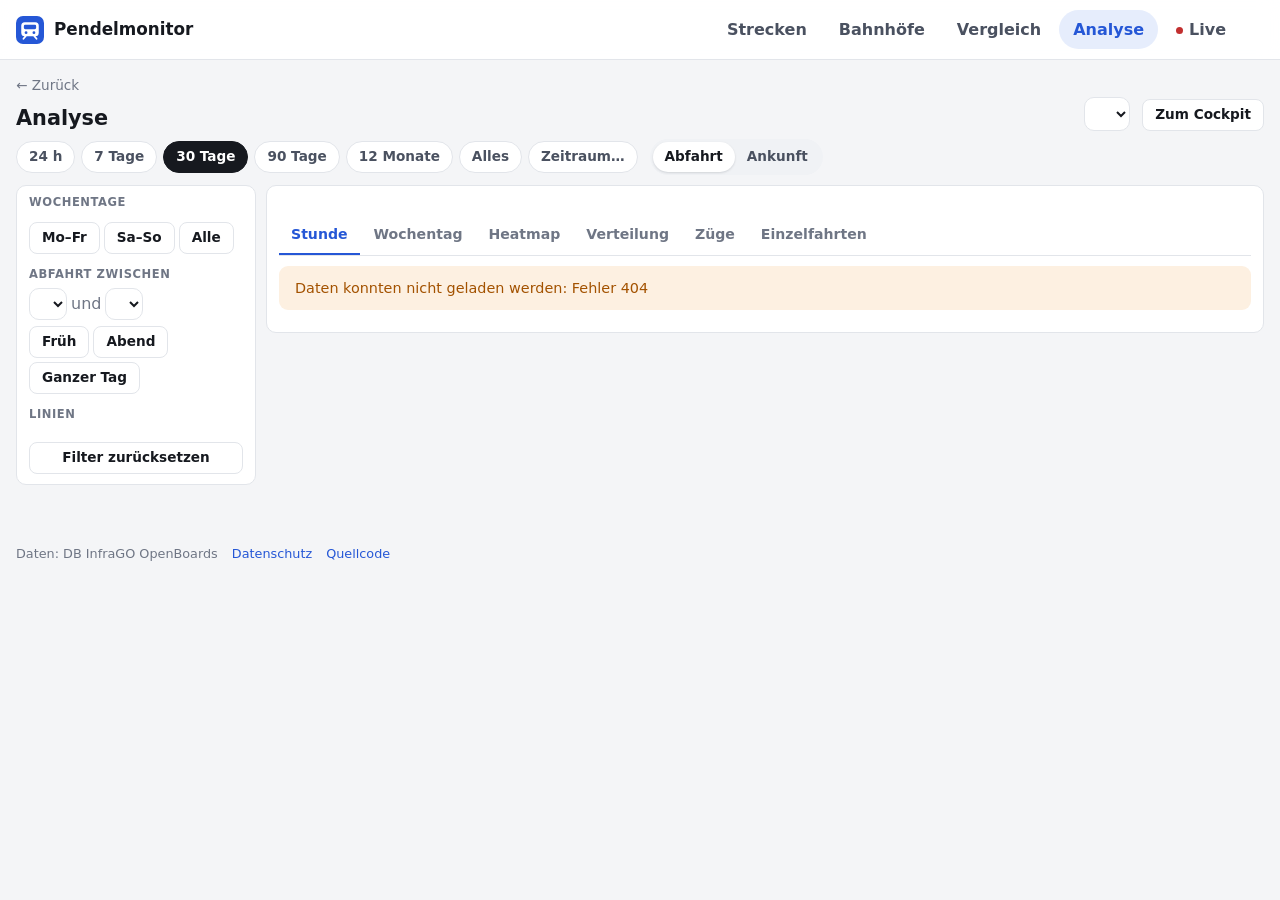
==== static/analyse.html @ dec4d141 "Analysis workbench, comparison matrix, station cockpit, sortable start page - Station page uses the " ====
<!doctype html>
<html lang="de">
<head>
<meta charset="utf-8">
<meta name="viewport" content="width=device-width, initial-scale=1, viewport-fit=cover">
<meta name="color-scheme" content="light dark">
<title>Pendelmonitor – Analyse</title>
<link rel="icon" href="/static/img/favicon.svg" type="image/svg+xml">
<link rel="stylesheet" href="/static/css/app.css">
</head>
<body>
<header class="topbar"><div class="topbar-inner">
  <a class="brand" href="/"><img src="/static/img/favicon.svg" alt="" width="28" height="28">Pendelmonitor</a>
  <nav class="topnav" aria-label="Hauptnavigation">
    <a href="/">Strecken</a>
    <a href="/stations">Bahnhöfe</a>
    <a href="/stats">Vergleich</a>
    <a href="/analyse" aria-current="page">Analyse</a>
    <a href="/live" class="live-link">Live</a>
  </nav>
  <div class="updated" id="updated" aria-live="polite"></div>
</div></header>
<main class="ck">
  <div class="ck-head">
    <div class="grow">
      <a class="crumb" id="back" href="/">← Zurück</a>
      <h1>Analyse</h1>
    </div>
    <select class="input wb-scope" id="scope" aria-label="Strecke oder Bahnhof"></select>
    <a class="btn btn-s" id="cockpit-link" href="/">Zum Cockpit</a>
  </div>
  <div class="ck-bar">
    <div class="chips" id="periods" role="group" aria-label="Zeitraum"></div>
    <div class="segmented seg-s" role="group" aria-label="Abfahrt oder Ankunft" id="mode">
      <button type="button" data-v="dep" aria-pressed="true">Abfahrt</button>
      <button type="button" data-v="arr" aria-pressed="false">Ankunft</button>
    </div>
  </div>
  <form class="daterange hidden" id="daterange">
    <label>Von<input class="input" type="date" name="from" required></label>
    <label>Bis<input class="input" type="date" name="to" required></label>
    <button class="btn" type="submit">Anwenden</button>
  </form>

  <div class="wb">
    <aside class="pnl wb-facets" aria-label="Filter">
      <div class="grp"><h2 class="lbl">Wochentage</h2><div class="wdbtns" id="f-wd" role="group" aria-label="Wochentage"></div>
        <div class="frow"><button class="btn btn-s" type="button" data-p="work">Mo–Fr</button><button class="btn btn-s" type="button" data-p="we">Sa–So</button><button class="btn btn-s" type="button" data-p="all">Alle</button></div></div>
      <div class="grp"><h2 class="lbl">Abfahrt zwischen</h2>
        <div class="frow"><select class="input sel-s" id="f-hf" aria-label="Von Uhrzeit"></select><span class="muted">und</span><select class="input sel-s" id="f-ht" aria-label="Bis Uhrzeit"></select></div>
        <div class="frow"><button class="btn btn-s" type="button" data-t="5-9">Früh</button><button class="btn btn-s" type="button" data-t="15-19">Abend</button><button class="btn btn-s" type="button" data-t="0-24">Ganzer Tag</button></div></div>
      <div class="grp"><h2 class="lbl">Linien</h2><div id="f-lines" class="wb-lines"></div></div>
      <button class="btn btn-s" type="button" id="f-reset">Filter zurücksetzen</button>
    </aside>
    <section class="pnl wb-main" aria-label="Auswertung">
      <div class="filterline" id="filterline" aria-live="polite"></div>
      <dl class="ans-k wb-k" id="kpis"></dl>
      <div class="vtabs" role="tablist" id="views"></div>
      <div id="view"><div class="skeleton" style="min-height:300px"></div></div>
    </section>
  </div>
</main>
<footer class="site"><span>Daten: DB InfraGO OpenBoards</span><a href="/datenschutz">Datenschutz</a><a href="https://github.com/lmst95/YourPersonalDbDepartureMonitor" rel="noopener">Quellcode</a></footer>
<nav class="bottomnav" aria-label="Navigation">
  <a href="/"><svg viewBox="0 0 24 24" fill="none" stroke="currentColor" stroke-width="2" stroke-linecap="round" stroke-linejoin="round" aria-hidden="true"><circle cx="6" cy="18" r="2.5"/><circle cx="18" cy="6" r="2.5"/><path d="M8.5 18H15a3.5 3.5 0 0 0 0-7H9a3.5 3.5 0 0 1 0-7h6.5"/></svg>Strecken</a>
  <a href="/stations"><svg viewBox="0 0 24 24" fill="none" stroke="currentColor" stroke-width="2" stroke-linecap="round" stroke-linejoin="round" aria-hidden="true"><path d="M3 21h18M5 21V9l7-5 7 5v12M9 21v-6h6v6"/></svg>Bahnhöfe</a>
  <a href="/stats"><svg viewBox="0 0 24 24" fill="none" stroke="currentColor" stroke-width="2" stroke-linecap="round" aria-hidden="true"><path d="M4 20V10M10 20V4M16 20v-7M22 20H2"/></svg>Vergleich</a>
  <a href="/analyse" aria-current="page"><svg viewBox="0 0 24 24" fill="none" stroke="currentColor" stroke-width="2" stroke-linecap="round" stroke-linejoin="round" aria-hidden="true"><circle cx="10" cy="10" r="6"/><path d="M14.5 14.5 20 20M7.5 11.5v-2M10 11.5V7.5M12.5 11.5v-3"/></svg>Analyse</a>
  <a href="/live"><svg viewBox="0 0 24 24" fill="none" stroke="currentColor" stroke-width="2" stroke-linecap="round" stroke-linejoin="round" aria-hidden="true"><rect x="3" y="4" width="18" height="13" rx="2"/><path d="M7 21h10M12 17v4M7 9h4M7 12h7"/></svg>Live</a>
</nav>
<script type="module" src="/static/js/pages/analyse.js"></script>
</body>
</html>
---- static/css/app.css ----
/* Pendelmonitor – mobile first, light/dark */
:root {
  --bg: #f4f5f7;
  --surface: #ffffff;
  --surface-2: #f0f2f5;
  --border: #e2e5ea;
  --text: #16191f;
  --text-2: #4a5160;
  --text-3: #6f7685;
  --accent: #2557d6;
  --accent-soft: #e6edfc;
  --ok: #18794e;      --ok-bg: #e3f5ec;
  --warn: #a35200;    --warn-bg: #fdf0e1;
  --bad: #c22f2f;     --bad-bg: #fde8e8;
  --fail: #7a1f5c;    --fail-bg: #f7e5f1;
  --sev: #3f5e8c;     --sev-bg: #e6edf7;
  --muted-bg: #eceef2;
  --shadow: 0 1px 2px rgba(16, 24, 40, .06), 0 1px 3px rgba(16, 24, 40, .08);
  --radius: 14px;
  --radius-s: 9px;
  --tap: 44px;
  --nav-h: 64px;
  --font: system-ui, -apple-system, "Segoe UI", Roboto, "Helvetica Neue", Arial, sans-serif;
  --mono: ui-monospace, "SF Mono", Menlo, Consolas, monospace;
  color-scheme: light;
}
@media (prefers-color-scheme: dark) {
  :root {
    --bg: #0f1115;
    --surface: #181b21;
    --surface-2: #20242c;
    --border: #2c313b;
    --text: #eceef2;
    --text-2: #b9bfcb;
    --text-3: #8b92a1;
    --accent: #7ea2ff;
    --accent-soft: #1f2a44;
    --ok: #4cc38a;      --ok-bg: #13291f;
    --warn: #f0a64a;    --warn-bg: #2e2112;
    --bad: #ff7b7b;     --bad-bg: #351718;
    --fail: #e48ac6;    --fail-bg: #331628;
    --sev: #93b1e0;     --sev-bg: #1b2535;
    --muted-bg: #262a33;
    --shadow: 0 1px 2px rgba(0, 0, 0, .4);
    color-scheme: dark;
  }
}

* { box-sizing: border-box; }
html { -webkit-text-size-adjust: 100%; }
body {
  margin: 0; background: var(--bg); color: var(--text);
  font: 16px/1.45 var(--font);
  padding-bottom: calc(var(--nav-h) + env(safe-area-inset-bottom));
}
a { color: var(--accent); text-decoration: none; }
a:hover { text-decoration: underline; }
h1, h2, h3 { line-height: 1.2; margin: 0; }
h1 { font-size: 1.45rem; }
h2 { font-size: 1.1rem; }
h3 { font-size: .95rem; }
button, input, select { font: inherit; color: inherit; }
:focus-visible { outline: 3px solid var(--accent); outline-offset: 2px; border-radius: 6px; }
.sr-only { position: absolute; width: 1px; height: 1px; overflow: hidden; clip: rect(0 0 0 0); white-space: nowrap; }
.tabular { font-variant-numeric: tabular-nums; }
.muted { color: var(--text-3); }
.small { font-size: .85rem; }
.hidden { display: none !important; }

/* ---------- top bar & navigation ---------- */
.topbar {
  position: sticky; top: 0; z-index: 1000;
  background: color-mix(in srgb, var(--surface) 92%, transparent);
  backdrop-filter: saturate(1.4) blur(10px);
  border-bottom: 1px solid var(--border);
}
.topbar-inner { max-width: 1280px; margin: 0 auto; padding: 10px 16px; display: flex; align-items: center; gap: 16px; min-height: 56px; }
.brand { display: flex; align-items: center; gap: 10px; font-weight: 700; color: var(--text); font-size: 1.05rem; }
.brand:hover { text-decoration: none; }
.brand svg { width: 28px; height: 28px; flex: none; }
.topnav { display: none; margin-left: auto; gap: 4px; }
.topnav a { padding: 8px 14px; border-radius: 999px; color: var(--text-2); font-weight: 550; }
.topnav a[aria-current="page"] { background: var(--accent-soft); color: var(--accent); }
.topnav a:hover { text-decoration: none; background: var(--surface-2); }
.updated { margin-left: auto; font-size: .8rem; color: var(--text-3); text-align: right; }

.bottomnav {
  position: fixed; bottom: 0; left: 0; right: 0; z-index: 1000;
  display: flex; justify-content: space-around;
  background: var(--surface); border-top: 1px solid var(--border);
  padding-bottom: env(safe-area-inset-bottom); height: calc(var(--nav-h) + env(safe-area-inset-bottom));
}
.bottomnav a {
  flex: 1; display: flex; flex-direction: column; align-items: center; justify-content: center; gap: 3px;
  color: var(--text-3); font-size: .75rem; font-weight: 600; min-height: var(--tap);
}
.bottomnav a svg { width: 24px; height: 24px; }
.bottomnav a[aria-current="page"] { color: var(--accent); }
.bottomnav a:hover { text-decoration: none; }

@media (min-width: 768px) {
  body { padding-bottom: 0; }
  .bottomnav { display: none; }
  .topnav { display: flex; }
  .updated { margin-left: 8px; }
}

/* ---------- layout ---------- */
main { max-width: 1280px; margin: 0 auto; padding: 16px; }
.page-head { display: flex; flex-wrap: wrap; align-items: flex-end; gap: 10px 16px; margin: 4px 0 16px; }
.page-head .grow { flex: 1 1 260px; min-width: 0; }
.crumb { font-size: .85rem; color: var(--text-3); margin-bottom: 4px; display: inline-flex; align-items: center; gap: 4px; min-height: 32px; }
.title-route { display: flex; flex-wrap: wrap; align-items: center; gap: 4px 10px; }
.title-route .arrow { color: var(--text-3); font-weight: 400; }
.section { margin-top: 20px; }
.section > header { display: flex; align-items: baseline; gap: 10px; margin-bottom: 10px; flex-wrap: wrap; }
.section > header .hint { font-size: .82rem; color: var(--text-3); }
.card { background: var(--surface); border: 1px solid var(--border); border-radius: var(--radius); box-shadow: var(--shadow); }
.card-pad { padding: 14px 16px; }
.grid-2 { display: grid; gap: 16px; }
@media (min-width: 1000px) { .grid-2 { grid-template-columns: minmax(0, 1fr) minmax(0, 1fr); } }
.grid-2 > *, .card, main { min-width: 0; }
html, body { overflow-x: hidden; }

/* ---------- controls ---------- */
.chips { display: flex; gap: 6px; overflow-x: auto; scrollbar-width: none; padding: 2px; margin: -2px; }
.chips::-webkit-scrollbar { display: none; }
.chip {
  flex: none; border: 1px solid var(--border); background: var(--surface); color: var(--text-2);
  border-radius: 999px; padding: 0 14px; min-height: 38px; font-size: .9rem; font-weight: 550; cursor: pointer;
  display: inline-flex; align-items: center; gap: 6px; white-space: nowrap;
}
.chip[aria-pressed="true"] { background: var(--text); color: var(--surface); border-color: var(--text); }
.chip:hover { border-color: var(--text-3); }
.chip .count { font-size: .78rem; opacity: .75; }
.segmented { display: inline-flex; background: var(--surface-2); border-radius: 999px; padding: 3px; }
.segmented button { border: 0; background: transparent; border-radius: 999px; padding: 0 16px; min-height: 36px; font-weight: 600; color: var(--text-2); cursor: pointer; }
.segmented button[aria-pressed="true"] { background: var(--surface); color: var(--text); box-shadow: var(--shadow); }
.btn {
  display: inline-flex; align-items: center; justify-content: center; gap: 6px; min-height: var(--tap); padding: 0 16px;
  border-radius: 10px; border: 1px solid var(--border); background: var(--surface); font-weight: 600; cursor: pointer; color: var(--text);
}
.btn:hover { text-decoration: none; border-color: var(--text-3); }
.btn-ghost { border-color: transparent; background: transparent; color: var(--accent); }
.input {
  min-height: var(--tap); border: 1px solid var(--border); background: var(--surface); border-radius: 10px; padding: 0 12px; width: 100%;
}
.daterange { display: flex; flex-wrap: wrap; gap: 8px; align-items: center; margin-top: 10px; }
.daterange label { display: flex; flex-direction: column; font-size: .78rem; color: var(--text-3); gap: 2px; }
.daterange input { min-width: 150px; }
details.more > summary { cursor: pointer; list-style: none; display: inline-flex; align-items: center; min-height: 38px; color: var(--accent); font-weight: 600; font-size: .9rem; }
details.more > summary::-webkit-details-marker { display: none; }

/* ---------- badges ---------- */
.badge {
  display: inline-flex; align-items: center; justify-content: center; gap: 4px; border-radius: 7px; padding: 2px 8px;
  font-size: .82rem; font-weight: 700; white-space: nowrap; font-variant-numeric: tabular-nums; min-width: 2.6em;
}
.b-ok { color: var(--ok); background: var(--ok-bg); }
.b-warn { color: var(--warn); background: var(--warn-bg); }
.b-bad { color: var(--bad); background: var(--bad-bg); }
.b-fail { color: var(--fail); background: var(--fail-bg); }
.b-sev { color: var(--sev); background: var(--sev-bg); }
.b-muted { color: var(--text-2); background: var(--muted-bg); }
.train {
  display: inline-flex; align-items: center; border-radius: 6px; padding: 1px 7px; font-weight: 700; font-size: .82rem;
  background: var(--surface-2); color: var(--text); border: 1px solid var(--border); white-space: nowrap;
}
.flag { font-size: .75rem; color: var(--text-3); border: 1px dashed var(--border); border-radius: 6px; padding: 0 6px; white-space: nowrap; }

/* ---------- overview ---------- */
@media (min-width: 1000px) { .view-toggle { display: none !important; } }
#map { height: calc(100vh - 230px); min-height: 360px; border-radius: var(--radius); }
@media (min-width: 1000px) { #map { height: calc(100vh - 110px); } }
.leaflet-container { background: var(--surface-2); font: inherit; }
.leaflet-popup-content-wrapper, .leaflet-popup-tip { background: var(--surface); color: var(--text); }
.leaflet-popup-content { margin: 12px 14px; font-size: .9rem; line-height: 1.45; }
.leaflet-popup-content a { font-weight: 600; }
.leaflet-control-attribution { font-size: 10px; }
@media (prefers-color-scheme: dark) { .leaflet-control-attribution { background: rgba(24,27,33,.8) !important; color: var(--text-3); } .leaflet-control-attribution a { color: var(--text-2); } }

.corridors { display: grid; gap: 12px; }
.corridor { overflow: hidden; }
.corridor-head { padding: 12px 16px 4px; display: flex; align-items: center; gap: 8px; flex-wrap: wrap; }
.corridor-head h2 { font-size: 1.02rem; }
.corridor-head .sep { color: var(--text-3); font-weight: 400; }
.dir {
  display: grid; grid-template-columns: minmax(0, 1fr) auto; gap: 6px 12px; padding: 12px 16px; color: inherit;
  border-top: 1px solid var(--border); align-items: center; min-height: var(--tap);
}
.dir:first-of-type { border-top: 0; }
.dir:hover { text-decoration: none; background: var(--surface-2); }
.dir-name { font-weight: 600; display: flex; align-items: center; gap: 6px; min-width: 0; }
.dir-name span { overflow-wrap: anywhere; }
.dir-name .chev { color: var(--text-3); margin-left: auto; }
.dir-kpis { display: flex; gap: 14px; align-items: baseline; flex-wrap: wrap; font-size: .85rem; color: var(--text-2); }
.dir-kpis .big { font-size: 1.35rem; font-weight: 750; color: var(--text); letter-spacing: -.01em; }
.dir-spark { grid-row: span 2; align-self: center; }
@media (max-width: 420px) { .dir-spark svg { width: 84px; } }
.next { display: flex; gap: 6px; flex-wrap: wrap; grid-column: 1 / -1; }
.next .dep { display: inline-flex; align-items: center; gap: 5px; font-size: .82rem; background: var(--surface-2); border-radius: 8px; padding: 3px 8px; }
.next .dep time { font-weight: 700; font-variant-numeric: tabular-nums; }
.spark { display: block; }

/* ---------- KPI tiles ---------- */
.kpis { display: grid; grid-template-columns: repeat(2, minmax(0, 1fr)); gap: 10px; }
@media (min-width: 700px) { .kpis { grid-template-columns: repeat(3, minmax(0, 1fr)); } }
@media (min-width: 1100px) { .kpis { grid-template-columns: repeat(6, minmax(0, 1fr)); } }
.kpi { padding: 12px 14px; }
.kpi .label { font-size: .78rem; color: var(--text-3); font-weight: 600; text-transform: uppercase; letter-spacing: .03em; }
.kpi .value { font-size: 1.6rem; font-weight: 750; letter-spacing: -.02em; font-variant-numeric: tabular-nums; margin-top: 2px; }
.kpi .sub { font-size: .8rem; color: var(--text-2); margin-top: 2px; }
.kpi.good .value { color: var(--ok); }
.kpi.mid .value { color: var(--warn); }
.kpi.poor .value { color: var(--bad); }
.notes { display: flex; flex-wrap: wrap; gap: 6px 14px; margin-top: 10px; font-size: .85rem; color: var(--text-2); }
.notes b { font-variant-numeric: tabular-nums; }

/* ---------- live list / trip rows ---------- */
.rows { list-style: none; margin: 0; padding: 0; }
.row {
  display: grid; grid-template-columns: 3.4rem minmax(0, 1fr) auto; gap: 2px 10px; padding: 10px 16px;
  border-top: 1px solid var(--border); align-items: center;
}
.row:first-child { border-top: 0; }
.row .t { font-weight: 750; font-variant-numeric: tabular-nums; font-size: 1.02rem; }
.row .t s { color: var(--text-3); font-weight: 500; font-size: .82rem; display: block; text-decoration: line-through; }
.row .t .rt { display: block; font-size: .82rem; font-weight: 600; }
.row .main { display: flex; flex-wrap: wrap; gap: 4px 8px; align-items: center; min-width: 0; }
.row .meta { grid-column: 2 / -1; font-size: .8rem; color: var(--text-3); display: flex; flex-wrap: wrap; gap: 2px 10px; }
.row .right { display: flex; flex-direction: column; align-items: flex-end; gap: 4px; }
.row.past { opacity: .72; }
.row.now-sep { padding: 4px 16px; background: var(--surface-2); font-size: .75rem; color: var(--text-3); font-weight: 600; display: block; text-transform: uppercase; letter-spacing: .04em; }
.plat { font-size: .8rem; color: var(--text-2); }
.plat.changed { color: var(--bad); font-weight: 700; }
@media (min-width: 900px) {
  .rows.table .row { grid-template-columns: 6.5rem 7.5rem minmax(0, 1fr) 7rem 7rem 9rem; }
  .rows.table .row .meta { grid-column: auto; }
  .rows.table .row .right { flex-direction: row; justify-content: flex-end; }
  .rows.table .head { font-size: .75rem; text-transform: uppercase; letter-spacing: .04em; color: var(--text-3); font-weight: 650; padding-top: 8px; padding-bottom: 8px; background: var(--surface-2); }
}
.rows.table .head { display: none; }
@media (min-width: 900px) { .rows.table .head { display: grid; } }
.empty { padding: 22px 16px; color: var(--text-3); text-align: center; }
.list-footer { padding: 10px 16px 14px; display: flex; justify-content: center; border-top: 1px solid var(--border); }

/* ---------- heatmap ---------- */
.heat-wrap { overflow-x: auto; padding-bottom: 4px; }
.heat { display: grid; gap: 3px; min-width: max-content; }
.heat .hl { font-size: .72rem; color: var(--text-3); text-align: center; font-variant-numeric: tabular-nums; }
.heat .dl { font-size: .78rem; color: var(--text-2); font-weight: 600; padding-right: 6px; display: flex; align-items: center; }
.heat button {
  width: 30px; height: 30px; border: 0; border-radius: 6px; cursor: pointer; padding: 0;
  font-size: .64rem; font-weight: 700; color: rgba(0,0,0,.62); font-variant-numeric: tabular-nums;
}
.heat button.none { background: var(--surface-2); cursor: default; }
.heat button[aria-pressed="true"] { outline: 3px solid var(--text); outline-offset: 1px; }
@media (min-width: 700px) { .heat button { width: 34px; height: 30px; } }
.heat-info { min-height: 2.6em; font-size: .88rem; color: var(--text-2); margin-top: 10px; }
.legend { display: flex; align-items: center; gap: 8px; font-size: .78rem; color: var(--text-3); margin-top: 8px; flex-wrap: wrap; }
.legend .scale { width: 140px; height: 10px; border-radius: 5px; background: linear-gradient(90deg, #d7301f, #fc8d59, #fee08b, #91cf60, #1a9850); }

/* ---------- distribution bar ---------- */
.dist { display: flex; height: 26px; border-radius: 8px; overflow: hidden; background: var(--surface-2); }
.dist span { display: block; height: 100%; min-width: 2px; }
.dist-legend { display: grid; grid-template-columns: repeat(auto-fill, minmax(150px, 1fr)); gap: 6px 14px; margin-top: 10px; font-size: .85rem; }
.dist-legend div { display: flex; align-items: center; gap: 8px; }
.dot { width: 10px; height: 10px; border-radius: 3px; flex: none; }

/* ---------- bars list (causes, trains, compare) ---------- */
.bars { list-style: none; margin: 0; padding: 0; display: grid; gap: 10px; }
.bars li { display: grid; gap: 4px; }
.bars .top { display: flex; justify-content: space-between; gap: 2px 10px; font-size: .9rem; flex-wrap: wrap; }
.bars .top .n { color: var(--text-3); font-variant-numeric: tabular-nums; }
.bar { height: 8px; border-radius: 4px; background: var(--surface-2); overflow: hidden; }
.bar > span { display: block; height: 100%; background: var(--accent); border-radius: 4px; }

.chart-box { position: relative; height: 260px; }
@media (min-width: 700px) { .chart-box { height: 300px; } }

/* ---------- compare ---------- */
.cmp { list-style: none; padding: 0; margin: 0; }
.cmp li { border-top: 1px solid var(--border); }
.cmp li:first-child { border-top: 0; }
.cmp a { display: grid; grid-template-columns: minmax(0, 1fr) auto; gap: 6px 12px; padding: 12px 16px; color: inherit; align-items: center; }
.cmp a:hover { text-decoration: none; background: var(--surface-2); }
.cmp .name { font-weight: 600; min-width: 0; overflow: hidden; text-overflow: ellipsis; white-space: nowrap; }
.cmp .vals { grid-column: 1 / -1; display: flex; flex-wrap: wrap; gap: 4px 16px; font-size: .85rem; color: var(--text-2); }
.cmp .vals b { color: var(--text); font-variant-numeric: tabular-nums; }
.cmp .bar { grid-column: 1 / -1; }
.sortbar { display: flex; gap: 6px; flex-wrap: wrap; align-items: center; }
@media (min-width: 900px) {
  .cmp a { grid-template-columns: minmax(0, 1.6fr) repeat(5, minmax(0, .7fr)) minmax(0, 1fr); }
  .cmp .vals { display: contents; }
  .cmp .vals > span { text-align: right; }
  .cmp .vals > span .lbl { display: none; }
  .cmp .bar { grid-column: auto; }
  .cmp .head { display: grid !important; grid-template-columns: minmax(0, 1.6fr) repeat(5, minmax(0, .7fr)) minmax(0, 1fr); gap: 12px; padding: 8px 16px; font-size: .75rem; text-transform: uppercase; letter-spacing: .04em; color: var(--text-3); font-weight: 650; background: var(--surface-2); border-radius: var(--radius) var(--radius) 0 0; }
  .cmp .head span:not(:first-child) { text-align: right; }
}
.cmp .head { display: none; }
@media (min-width: 900px) {
  .cmp.simple a { grid-template-columns: minmax(0, 1fr) auto; }
  .cmp.simple .vals { display: flex; }
  .cmp.simple .vals > span .lbl { display: inline; }
}

/* ---------- misc ---------- */
.notice { padding: 12px 16px; border-radius: var(--radius-s); background: var(--warn-bg); color: var(--warn); font-size: .9rem; margin-bottom: 12px; }
.skeleton { background: linear-gradient(90deg, var(--surface-2), var(--border), var(--surface-2)); background-size: 200% 100%; animation: sk 1.2s infinite; border-radius: 8px; min-height: 80px; }
@keyframes sk { 0% { background-position: 200% 0 } 100% { background-position: -200% 0 } }
@media (prefers-reduced-motion: reduce) { .skeleton { animation: none; } }
footer.site { max-width: 1280px; margin: 28px auto 0; padding: 16px; font-size: .8rem; color: var(--text-3); display: flex; gap: 14px; flex-wrap: wrap; }
.prose { max-width: 760px; }
.prose h2 { margin-top: 24px; margin-bottom: 8px; }
.prose p, .prose li { color: var(--text-2); }
.legend-status { display: flex; flex-wrap: wrap; gap: 6px 12px; font-size: .8rem; color: var(--text-3); margin-top: 8px; align-items: center; }

/* ---------- overview toolbar ---------- */
.toolbar { display: grid; gap: 8px; margin-top: 12px; }
@media (min-width: 640px) { .toolbar { grid-template-columns: minmax(0, 1fr) minmax(0, 300px); } }
.search-field { position: relative; display: block; }
.search-field svg { position: absolute; left: 12px; top: 50%; width: 18px; height: 18px; transform: translateY(-50%); color: var(--text-3); pointer-events: none; }
.search-field .input { padding-left: 38px; }
select.input { cursor: pointer; }

/* ---------- map styles (CSS filters on the OSM tiles) ---------- */
#map.map-gray .leaflet-tile-pane { filter: grayscale(1) contrast(.95) brightness(1.04); }
#map.map-dark .leaflet-tile-pane { filter: invert(1) hue-rotate(180deg) brightness(.85) contrast(.9) saturate(.6); }
.map-style { display: flex; background: var(--surface); border-radius: 8px; overflow: hidden; }
.map-style button {
  border: 0; background: var(--surface); color: var(--text-2); font-size: .8rem; font-weight: 600;
  padding: 0 10px; min-height: 34px; cursor: pointer; border-left: 1px solid var(--border);
}
.map-style button:first-child { border-left: 0; }
.map-style button[aria-pressed="true"] { background: var(--accent); color: #fff; }

/* ---------- stations list (same grid as the comparison list, sparkline in the last column) ---------- */
.stations-list .spark-cell { grid-column: 1 / -1; }
@media (min-width: 900px) { .stations-list .spark-cell { grid-column: auto; justify-self: end; } }
.page-head .segmented { align-self: flex-end; }

/* ================= cockpit (route page) ================= */
main.ck { max-width: 1440px; padding-top: 10px; }
.ck .grow { flex: 1 1 260px; min-width: 0; }
.ck-head { display: flex; flex-wrap: wrap; align-items: flex-end; gap: 8px 12px; margin: 0 0 8px; }
.ck-head h1 { font-size: 1.3rem; }
.ck-bar { display: flex; flex-wrap: wrap; gap: 8px 12px; align-items: center; }
.ck-bar .chips { flex: 0 1 auto; }
.ck .chip { min-height: 32px; padding: 0 12px; font-size: .85rem; }
.chip-s { min-height: 28px !important; padding: 0 10px !important; font-size: .8rem !important; }
.seg-s button { min-height: 30px; padding: 0 12px; font-size: .85rem; }
.segmented button:disabled { opacity: .45; cursor: not-allowed; }
.btn-s { min-height: 32px; padding: 0 12px; font-size: .85rem; border-radius: 8px; }
.livechip {
  display: inline-flex; align-items: center; gap: 6px; min-height: 32px; padding: 0 12px; border-radius: 999px;
  border: 1px solid var(--border); background: var(--surface); color: var(--text-2); font-size: .85rem; white-space: nowrap;
}
.livechip:hover { text-decoration: none; border-color: var(--text-3); }
.livechip i, .live-link::before { width: 7px; height: 7px; border-radius: 50%; background: var(--bad); display: inline-block; }
.live-link::before { content: ""; margin-right: 6px; vertical-align: 1px; }
.livechip b { color: var(--text); font-variant-numeric: tabular-nums; }
.livechip em { font-style: normal; font-weight: 700; color: var(--warn); }
.hint { font-size: .78rem; color: var(--text-3); }

.ans {
  display: grid; grid-template-columns: auto minmax(0, 1fr); gap: 6px 18px; align-items: center; margin-top: 10px;
  background: var(--surface); border: 1px solid var(--border); border-radius: 10px; padding: 10px 14px;
}
.ans-big b { display: block; font-size: 2.3rem; font-weight: 800; line-height: 1; font-variant-numeric: tabular-nums; letter-spacing: -.02em; }
.ans-big b small { font-size: 1.1rem; font-weight: 700; }
.ans-big span { display: block; font-size: .75rem; color: var(--text-3); white-space: nowrap; }
.ans-big.good b { color: var(--ok); } .ans-big.mid b { color: var(--warn); } .ans-big.poor b { color: var(--bad); }
.ans-txt { margin: 0; color: var(--text-2); font-size: .92rem; max-width: 70ch; }
.ans-txt b { color: var(--text); }
.ans-k { grid-column: 1 / -1; display: flex; flex-wrap: wrap; gap: 6px 0; margin: 2px 0 0; }
.ans-k div { padding: 0 14px; border-left: 1px solid var(--border); }
.ans-k div:first-child { border-left: 0; padding-left: 0; }
.ans-k dt { font-size: .72rem; color: var(--text-3); white-space: nowrap; }
.ans-k dd { margin: 0; font-weight: 700; font-size: 1rem; font-variant-numeric: tabular-nums; white-space: nowrap; }
@media (min-width: 1200px) { .ans { grid-template-columns: auto minmax(0, 1fr) auto; } .ans-k { grid-column: auto; } }
@media (max-width: 600px) {
  .ans { grid-template-columns: minmax(0, 1fr); }
  .ans-big { display: flex; align-items: baseline; gap: 10px; }
  .ans-k div { padding: 0 10px; }
}
.dl { font-style: normal; font-size: .7rem; font-weight: 650; margin-left: 4px; white-space: nowrap; }
.dl.up { color: var(--ok); } .dl.down { color: var(--bad); }
.ck .notes { margin-top: 6px; font-size: .8rem; }

.ck-grid { display: grid; gap: 10px; margin-top: 10px; grid-template-columns: minmax(0, 1fr); }
@media (min-width: 1000px) {
  .ck-grid { grid-template-columns: minmax(0, 2.1fr) minmax(280px, 1fr); grid-template-areas: "cross sel" "cal sel" "trains trains"; }
  .ck-cross { grid-area: cross; } .ck-sel { grid-area: sel; } .ck-cal { grid-area: cal; } .ck-trains { grid-area: trains; }
}
.pnl { background: var(--surface); border: 1px solid var(--border); border-radius: 10px; padding: 10px 12px; min-width: 0; }
.ph { display: flex; align-items: center; gap: 8px; flex-wrap: wrap; margin-bottom: 8px; }
.ph h2, .ck-trips summary h2 { font-size: .78rem; text-transform: uppercase; letter-spacing: .06em; color: var(--text-3); font-weight: 750; }
.ph .sp { flex: 1; }
.lbl { font-size: .72rem; text-transform: uppercase; letter-spacing: .05em; color: var(--text-3); font-weight: 700; margin: 12px 0 5px; }
.ck .legend { margin-top: 4px; }

.chart { width: 100%; min-width: 0; }
.chart svg { display: block; }
.ck svg text { fill: var(--text-3); font-family: var(--font); }
.ck svg text.lab { fill: var(--text-2); }
.ck svg text.strong { font-weight: 700; fill: var(--text-2); }
.ck svg text.acc { fill: var(--accent); font-weight: 750; }
.ck svg .grid { stroke: var(--border); stroke-width: 1; }
.ck svg .limit { stroke: var(--bad); stroke-dasharray: 3 3; opacity: .75; }
.ck svg .whisk { stroke: var(--text-3); }
.ck svg .med { stroke: var(--text); stroke-width: 2; }
.ck svg .selbg { fill: var(--accent-soft); }
.ck svg .clear { fill: transparent; }
.ck svg .hit { cursor: pointer; }
.ck svg .cell.on { stroke: var(--text); stroke-width: 2; }
.ck svg .hit:hover > rect.clear { fill: var(--surface-2); }

.selt { font-size: 1.02rem; font-weight: 700; margin-bottom: 8px; }
.selk { display: grid; grid-template-columns: repeat(3, minmax(0, 1fr)); gap: 5px; }
.selk div { background: var(--surface-2); border-radius: 7px; padding: 5px 8px; min-width: 0; }
.selk span { display: block; font-size: .72rem; color: var(--text-3); }
.selk b { font-size: 1rem; font-variant-numeric: tabular-nums; white-space: nowrap; }
.selk .wide { grid-column: 1 / -1; display: flex; gap: 10px; align-items: baseline; flex-wrap: wrap; }
.selk .wide span { display: inline; }
.selk .wide b { font-size: 1.5rem; }
.hb { display: grid; grid-template-columns: auto minmax(0, 1fr) auto; gap: 4px 8px; align-items: center; font-size: .82rem; }
.hb i { height: 11px; border-radius: 2px; display: block; min-width: 1px; }
.hb .v { font-variant-numeric: tabular-nums; color: var(--text-2); text-align: right; }
.hb-c { grid-template-columns: minmax(0, 1.4fr) minmax(0, 1fr) auto; }
.hb-c span:not(.v) { overflow: hidden; text-overflow: ellipsis; white-space: nowrap; }
.hb-c i { background: var(--text-3); opacity: .5; }

.cal-wrap { overflow-x: auto; }
.cal { display: grid; gap: 2px; font-size: .68rem; color: var(--text-3); min-width: max-content; }
.cal .c { height: 22px; border: 0; border-radius: 3px; font-size: .68rem; color: rgba(0,0,0,.65); cursor: pointer; padding: 0; font-variant-numeric: tabular-nums; }
.cal .c.on { outline: 2px solid var(--text); outline-offset: 1px; }
.cal .hl { text-align: left; white-space: nowrap; }
.cal .rl { align-self: center; font-weight: 650; }

.ck-filters { display: flex; flex-wrap: wrap; gap: 8px; align-items: center; margin-bottom: 8px; }
.linechips { display: flex; gap: 4px; flex-wrap: wrap; }
.selchip { border: 0; background: var(--accent); color: #fff; border-radius: 999px; padding: 0 12px; min-height: 28px; font-size: .8rem; font-weight: 650; cursor: pointer; }
.tw { overflow: auto; border-radius: 6px; }
table.t { width: 100%; border-collapse: collapse; font-size: .85rem; }
table.t th { position: sticky; top: 0; background: var(--surface); z-index: 1; text-align: left; padding: 0; border-bottom: 1px solid var(--border); white-space: nowrap; }
table.t th button { all: unset; box-sizing: border-box; display: flex; gap: 4px; align-items: center; width: 100%; padding: 6px 8px; font-size: .7rem; font-weight: 750; color: var(--text-3); cursor: pointer; text-transform: uppercase; letter-spacing: .04em; }
table.t th.r button { justify-content: flex-end; }
table.t th button:hover { color: var(--text); }
table.t th button:focus-visible { outline: 2px solid var(--accent); outline-offset: -2px; }
table.t th[aria-sort] button { color: var(--accent); }
table.t th button::after { content: "↕"; opacity: .35; font-size: .65rem; }
table.t th[aria-sort="ascending"] button::after { content: "▲"; opacity: 1; font-size: .55rem; }
table.t th[aria-sort="descending"] button::after { content: "▼"; opacity: 1; font-size: .55rem; }
table.t td { padding: 5px 8px; border-bottom: 1px solid var(--border); white-space: nowrap; vertical-align: middle; }
table.t td.r { text-align: right; font-variant-numeric: tabular-nums; }
table.t td.empty { text-align: center; color: var(--text-3); padding: 18px; }
table.t tbody tr:hover td { background: var(--surface-2); }
table.t tr.click { cursor: pointer; }
table.t tr.click:focus-visible { outline: 2px solid var(--accent); outline-offset: -2px; }
table.t tr.open td { background: var(--accent-soft); }
table.t tr.detail td { background: var(--surface-2); white-space: normal; padding: 10px; }
table.t svg { display: block; }
.ck table.t .train { font-size: .78rem; padding: 0 6px; }
.tmore { display: flex; justify-content: center; padding: 8px; }
.pill { display: inline-block; padding: 0 7px; border-radius: 999px; font-size: .78rem; font-weight: 700; line-height: 20px; font-variant-numeric: tabular-nums; }
.p-ok { background: var(--ok-bg); color: var(--ok); } .p-warn { background: var(--warn-bg); color: var(--warn); } .p-bad { background: var(--bad-bg); color: var(--bad); }
.t-warn { color: var(--warn); font-weight: 650; } .t-bad { color: var(--bad); font-weight: 650; } .t-fail { color: var(--fail); font-weight: 650; }
.nextb { font-size: .65rem; background: var(--accent); color: #fff; border-radius: 4px; padding: 1px 5px; margin-left: 6px; font-weight: 750; vertical-align: 1px; }
.dots { display: inline-flex; gap: 2px; vertical-align: middle; }
.dots i, .dotleg i { width: 7px; height: 13px; border-radius: 2px; background: var(--surface-2); display: inline-block; }
.dots i.o, .dotleg i.o { background: var(--ok); } .dots i.w, .dotleg i.w { background: #e8a33d; }
.dots i.b, .dotleg i.b { background: var(--bad); } .dots i.x, .dotleg i.x { background: var(--fail); }
.dots i.n, .dotleg i.n { background: var(--muted-bg); outline: 1px dashed var(--text-3); outline-offset: -1px; }
.dotleg { display: flex; gap: 12px; flex-wrap: wrap; font-size: .75rem; color: var(--text-3); margin-top: 8px; align-items: center; }
.dotleg i { height: 11px; margin-right: 4px; vertical-align: -1px; }
.exp { display: grid; gap: 14px; }
@media (min-width: 900px) { .exp { grid-template-columns: minmax(0, 1.6fr) minmax(0, 1fr); } }
.exp .lbl { margin-top: 0; }
.runs { display: flex; flex-wrap: wrap; gap: 4px; }
.run { font-size: .78rem; border-radius: 6px; padding: 1px 7px; background: var(--surface); font-variant-numeric: tabular-nums; }
.run.o { background: var(--ok-bg); color: var(--ok); } .run.w { background: var(--warn-bg); color: var(--warn); }
.run.b { background: var(--bad-bg); color: var(--bad); } .run.x { background: var(--fail-bg); color: var(--fail); }
.ck-trips { margin-top: 10px; padding: 0; }
.ck-trips > summary { cursor: pointer; display: flex; gap: 10px; align-items: baseline; padding: 12px; list-style: none; }
.ck-trips > summary::-webkit-details-marker { display: none; }
.ck-trips > summary::before { content: "▸"; color: var(--text-3); }
.ck-trips[open] > summary::before { content: "▾"; }
.ck-trips > .chips, .ck-trips > .input { margin-left: 12px; margin-right: 12px; width: calc(100% - 24px); }

/* ================= live page: station monitor look ================= */
/* Deliberately blue/white in light and dark mode, like the displays on the platform. */
:root { --dbb: #0f3291; --dbb-frame: #1d2430; --dbb-ink: #ffffff; --dbb-dim: rgba(255,255,255,.74); --dbb-line: rgba(255,255,255,.55); }
main.lvp { max-width: 1440px; padding-top: 10px; }
.lvbar { display: flex; gap: 8px 12px; align-items: center; flex-wrap: wrap; margin-bottom: 12px; }
.lvbar select.input { width: auto; min-height: 36px; }
.lvbar label { display: inline-flex; gap: 6px; align-items: center; font-size: .9rem; color: var(--text-2); cursor: pointer; }
.lv { display: grid; gap: 14px; grid-template-columns: minmax(0, 1fr); }
@media (min-width: 1000px) { .lv { grid-template-columns: minmax(0, 1.75fr) minmax(280px, 1fr); align-items: start; } }
.dbb { background: var(--dbb); color: var(--dbb-ink); font-family: "Helvetica Neue", Helvetica, Arial, sans-serif; border-radius: 4px; overflow: hidden; box-shadow: 0 0 0 6px var(--dbb-frame); margin: 6px; }
.dbb-head { display: flex; align-items: flex-end; gap: 14px; padding: 12px 16px 10px; flex-wrap: wrap; }
.dbb-title { font-size: 30px; font-weight: 700; line-height: 1; }
.dbb-title small { font-size: 16px; font-weight: 400; color: var(--dbb-dim); margin-left: 10px; font-style: italic; }
.dbb-st { font-size: 15px; color: var(--dbb-dim); margin-top: 4px; }
.dbb-clock { margin-left: auto; font-size: 30px; font-weight: 700; font-variant-numeric: tabular-nums; line-height: 1; }
.dbb-cols, .dbb-row { display: grid; grid-template-columns: 78px 92px minmax(0, 1fr) 58px; gap: 0 14px; padding-left: 16px; padding-right: 16px; }
.dbb-cols { font-size: 12px; color: var(--dbb-dim); padding-top: 5px; padding-bottom: 5px; border-top: 2px solid var(--dbb-ink); }
.dbb-cols span:last-child { text-align: right; }
.dbb-row { padding-top: 8px; padding-bottom: 9px; border-top: 1px solid var(--dbb-line); align-items: start; }
.dbb-row .t { font-size: 23px; font-weight: 700; font-variant-numeric: tabular-nums; line-height: 1.1; }
.dbb .ca { display: inline-block; margin-top: 4px; background: var(--dbb-ink); color: var(--dbb); font-weight: 700; font-size: 13px; padding: 0 5px; line-height: 18px; white-space: nowrap; }
.dbb-row .z { font-size: 18px; font-weight: 700; padding-top: 3px; overflow-wrap: anywhere; }
.dbb-row .via { font-size: 13.5px; color: var(--dbb-dim); white-space: nowrap; overflow: hidden; text-overflow: ellipsis; }
.dbb-row .dest { font-size: 23px; font-weight: 700; line-height: 1.15; white-space: nowrap; overflow: hidden; text-overflow: ellipsis; }
.dbb-row .g { font-size: 27px; font-weight: 700; text-align: right; line-height: 1.05; }
.dbb-row .g.chg span { background: var(--dbb-ink); color: var(--dbb); padding: 0 5px; }
.dbb-row.x .t, .dbb-row.x .dest { text-decoration: line-through; text-decoration-thickness: 2px; }
.dbb-row.past { opacity: .55; }
.dbb .lauf { margin-top: 6px; background: var(--dbb-ink); color: var(--dbb); font-size: 13.5px; font-weight: 700; overflow: hidden; white-space: nowrap; line-height: 20px; }
.dbb .lauf span { display: inline-block; padding-left: 6px; }
.dbb .lauf.long span { animation: lauf 18s linear 1.5s infinite; }
@keyframes lauf { 0%, 8% { transform: translateX(0); } 100% { transform: translateX(-100%); } }
@media (prefers-reduced-motion: reduce) { .dbb .lauf.long span { animation: none; } .dbb .lauf.long { white-space: normal; } }
.dbb-empty { padding: 28px 16px; font-size: 20px; border-top: 1px solid var(--dbb-line); }
.dbb-foot { border-top: 2px solid var(--dbb-ink); padding: 6px 16px; font-size: 12px; color: var(--dbb-dim); display: flex; gap: 14px; flex-wrap: wrap; }
.dbg { display: grid; grid-template-columns: 120px minmax(0, 1fr); gap: 0 20px; padding: 18px 18px 16px; }
.dbg-gl { text-align: center; border-right: 1px solid var(--dbb-line); padding-right: 16px; }
.dbg-gl span { display: block; font-size: 14px; color: var(--dbb-dim); }
.dbg-gl b { display: block; font-size: 96px; line-height: .95; font-weight: 700; overflow-wrap: anywhere; }
.dbg-tz { display: flex; gap: 16px; align-items: center; flex-wrap: wrap; font-size: 28px; font-weight: 700; font-variant-numeric: tabular-nums; }
.dbg-tz .ca { font-size: 16px; line-height: 24px; margin: 0; padding: 0 6px; }
.dbg-via { font-size: 16px; color: var(--dbb-dim); margin-top: 8px; }
.dbg-dest { font-size: 44px; font-weight: 700; line-height: 1.05; margin-top: 2px; overflow-wrap: anywhere; }
.dbg-next { border-top: 1px solid var(--dbb-line); padding: 10px 18px; font-size: 17px; display: flex; gap: 8px 16px; flex-wrap: wrap; align-items: center; }
.dbg-next .k { color: var(--dbb-dim); }
.dbg-next .ca { margin: 0; }
.gl-pick { display: flex; gap: 6px; flex-wrap: wrap; align-items: center; margin: 12px 6px 0; }
@media (max-width: 560px) {
  .dbb-cols, .dbb-row { grid-template-columns: 52px 60px minmax(0, 1fr) 34px; gap: 0 8px; padding-left: 10px; padding-right: 10px; }
  .dbb-row .t, .dbb-row .dest { font-size: 18px; } .dbb-row .z { font-size: 14px; } .dbb-row .g { font-size: 21px; }
  .dbb-title, .dbb-clock { font-size: 24px; }
  .dbg { grid-template-columns: 72px minmax(0, 1fr); gap: 0 12px; padding: 12px; }
  .dbg-gl b { font-size: 54px; } .dbg-dest { font-size: 28px; } .dbg-tz { font-size: 20px; }
  .dbb .lauf, .dbb .lauf.long { white-space: normal; } .dbb .lauf.long span { animation: none; }
}
.mini { background: var(--dbb); color: var(--dbb-ink); font-family: "Helvetica Neue", Helvetica, Arial, sans-serif; border-radius: 4px; padding: 8px 12px; display: block; }
.mini:hover { text-decoration: none; outline: 3px solid var(--dbb-frame); }
.mini h3 { margin: 0 0 4px; font-size: 14px; display: flex; justify-content: space-between; gap: 8px; flex-wrap: wrap; }
.mini h3 span { font-weight: 400; font-size: 12px; color: var(--dbb-dim); white-space: nowrap; }
.mini .r { display: grid; grid-template-columns: 48px 70px minmax(0, 1fr) auto; gap: 6px; border-top: 1px solid var(--dbb-line); padding: 3px 0; font-size: 14px; align-items: center; }
.mini .r b { font-variant-numeric: tabular-nums; }
.mini .r span { white-space: nowrap; overflow: hidden; text-overflow: ellipsis; }
.mini .ca { margin: 0; font-size: 12px; }
.mini .none { border-top: 1px solid var(--dbb-line); padding: 4px 0; font-size: 13px; color: var(--dbb-dim); }
.lv-side { display: grid; gap: 10px; }
.lv-side h2 { font-size: .78rem; text-transform: uppercase; letter-spacing: .06em; color: var(--text-3); }

/* ================= start page table, station extras ================= */
.ov { display: grid; gap: 12px; }
.ov .map-wrap { display: none; }
.ov.show-map .map-wrap { display: block; }
.ov.show-map .ov-list { display: none; }
.ov #map { height: calc(100vh - 230px); min-height: 360px; }
@media (min-width: 1000px) {
  .ov .map-wrap, .ov.show-map .ov-list { display: block; }
  .ov #map { height: 460px; }
}
.ov-list .hint { margin: 8px 0 0; }
.ov table.t td:first-child, .ov table.t th:first-child { position: sticky; left: 0; background: var(--surface); z-index: 2; }
.ov table.t th:first-child { z-index: 3; }
.ov table.t tbody tr:hover td:first-child { background: var(--surface-2); }
.rname { font-weight: 650; color: var(--text); }
.ov .dep { display: inline-flex; gap: 4px; align-items: center; margin-right: 8px; font-size: .8rem; }
.ov .dep time { font-weight: 700; font-variant-numeric: tabular-nums; }
.ov .dep .badge { min-width: 0; padding: 0 5px; font-size: .72rem; }
.pbar { display: inline-flex; align-items: center; gap: 6px; justify-content: flex-end; }
.pbar i { display: inline-block; width: 60px; height: 6px; border-radius: 3px; background: var(--surface-2); position: relative; overflow: hidden; }
.pbar i s { position: absolute; inset: 0 auto 0 0; border-radius: 3px; }
.pbar b { min-width: 3.6em; text-align: right; }
.ck-grid2 { display: grid; gap: 10px; margin-top: 10px; }
@media (min-width: 1000px) { .ck-grid2 { grid-template-columns: minmax(0, 1.4fr) minmax(0, 1fr); align-items: start; } }
.ck-head .btn-s { white-space: nowrap; }

/* ================= analysis workbench ================= */
.wb { display: grid; gap: 10px; margin-top: 10px; grid-template-columns: minmax(0, 1fr); }
@media (min-width: 900px) { .wb { grid-template-columns: 240px minmax(0, 1fr); align-items: start; } .wb-facets { position: sticky; top: 72px; } }
.wb-facets { display: flex; flex-direction: column; gap: 14px; }
.wb-facets .grp { display: flex; flex-direction: column; gap: 6px; }
.wb-facets .lbl { margin: 0; }
.wb-facets .frow { display: flex; gap: 4px; flex-wrap: wrap; align-items: center; }
.wdbtns { display: grid; grid-template-columns: repeat(7, minmax(0, 1fr)); gap: 3px; }
.wdbtns .btn { padding: 0; min-width: 0; }
.btn.on { background: var(--accent-soft); color: var(--accent); border-color: transparent; }
.sel-s { min-height: 32px; width: auto; padding: 0 8px; font-size: .85rem; }
.wb-scope { width: auto; max-width: 100%; min-height: 34px; font-size: .9rem; }
.wb-lines { display: flex; flex-direction: column; gap: 2px; max-height: 260px; overflow: auto; }
.chk { display: flex; gap: 8px; align-items: center; font-size: .88rem; cursor: pointer; min-height: 28px; }
.chk .c { margin-left: auto; color: var(--text-3); font-size: .75rem; font-variant-numeric: tabular-nums; }
.filterline { display: flex; flex-wrap: wrap; gap: 5px; align-items: center; font-size: .88rem; }
.filterline .tag { background: var(--accent-soft); color: var(--accent); border-radius: 999px; padding: 1px 9px; font-weight: 650; font-size: .8rem; }
.wb-k { margin: 10px 0 4px; }
.vtabs { display: flex; gap: 2px; border-bottom: 1px solid var(--border); margin: 10px 0; overflow-x: auto; scrollbar-width: none; }
.vtabs button { border: 0; background: none; padding: 8px 12px; font-size: .88rem; font-weight: 650; color: var(--text-3); cursor: pointer; border-bottom: 2px solid transparent; white-space: nowrap; }
.vtabs button[aria-selected="true"] { color: var(--accent); border-bottom-color: var(--accent); }
.wb-main .hint { margin: 4px 0 10px; }

/* ================= comparison: matrix + small multiples ================= */
.mx-wrap { overflow-x: auto; }
.mx { display: grid; gap: 1px; font-size: .7rem; min-width: 760px; }
.mx button.h { all: unset; cursor: pointer; text-align: center; color: var(--text-3); font-weight: 650; padding: 3px 0; border-radius: 3px; }
.mx button.h:hover, .mx button.h.on { color: var(--accent); background: var(--accent-soft); }
.mx button.h:focus-visible { outline: 2px solid var(--accent); }
.mx .rn { padding-right: 8px; white-space: nowrap; overflow: hidden; text-overflow: ellipsis; font-size: .8rem; align-self: center; color: var(--text); }
.mx .c { height: 22px; border-radius: 2px; display: flex; align-items: center; justify-content: center; font-variant-numeric: tabular-nums; color: rgba(0,0,0,.72); font-size: .68rem; font-weight: 650; }
.mx .c.none { background: var(--surface-2); }
.mx .c.tot { font-weight: 800; }
.cards { display: grid; grid-template-columns: repeat(auto-fill, minmax(230px, 1fr)); gap: 8px; }
.sm { background: var(--surface); border: 1px solid var(--border); border-radius: 10px; padding: 8px 10px; color: inherit; display: block; }
.sm:hover { text-decoration: none; border-color: var(--text-3); }
.sm .top { display: flex; justify-content: space-between; gap: 8px; align-items: baseline; }
.sm .nm { font-weight: 650; font-size: .85rem; white-space: nowrap; overflow: hidden; text-overflow: ellipsis; }
.sm .pv { font-size: 1.1rem; font-weight: 800; font-variant-numeric: tabular-nums; white-space: nowrap; }
.sm .sub { font-size: .72rem; color: var(--text-3); display: flex; flex-wrap: wrap; gap: 2px 10px; font-variant-numeric: tabular-nums; }
.ck svg .band { fill: var(--accent-soft); }
.ck svg .medl { stroke: var(--accent); stroke-width: 1.6; fill: none; }
.ck svg .p90l { stroke: var(--text-3); stroke-dasharray: 2 2; fill: none; }
@media (max-width: 700px) { .ov table.t td:first-child { white-space: normal; min-width: 120px; max-width: 44vw; } }
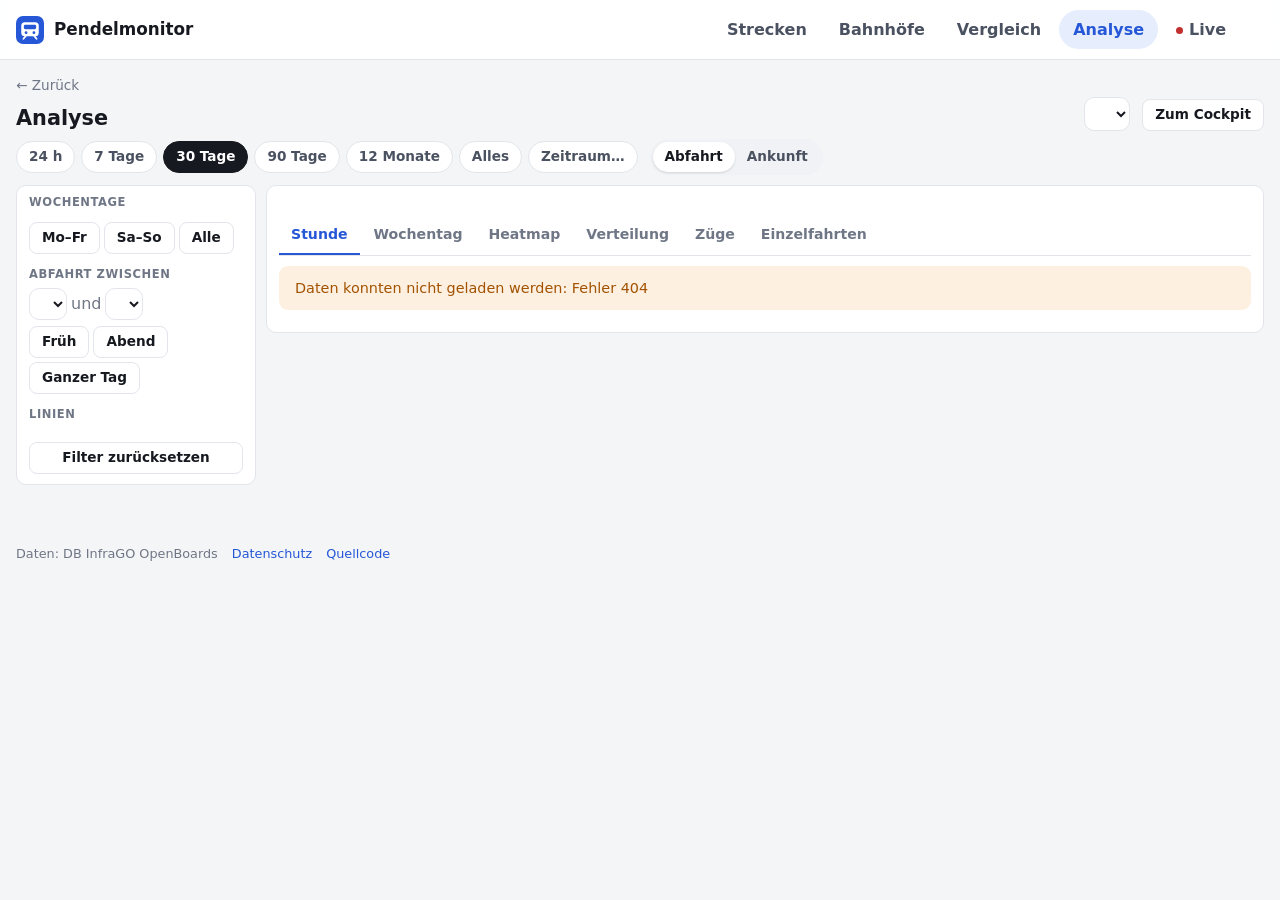
==== commit f9055a2d: "Fix analysis page blocked by ad blockers, cap cache memory - Rename analyse.js to werkbank.js: uBloc" ====
--- a/static/analyse.html
+++ b/static/analyse.html
@@ -68,6 +68,6 @@
   <a href="/analyse" aria-current="page"><svg viewBox="0 0 24 24" fill="none" stroke="currentColor" stroke-width="2" stroke-linecap="round" stroke-linejoin="round" aria-hidden="true"><circle cx="10" cy="10" r="6"/><path d="M14.5 14.5 20 20M7.5 11.5v-2M10 11.5V7.5M12.5 11.5v-3"/></svg>Analyse</a>
   <a href="/live"><svg viewBox="0 0 24 24" fill="none" stroke="currentColor" stroke-width="2" stroke-linecap="round" stroke-linejoin="round" aria-hidden="true"><rect x="3" y="4" width="18" height="13" rx="2"/><path d="M7 21h10M12 17v4M7 9h4M7 12h7"/></svg>Live</a>
 </nav>
-<script type="module" src="/static/js/pages/analyse.js"></script>
+<script type="module" src="/static/js/pages/werkbank.js"></script>
 </body>
 </html>
